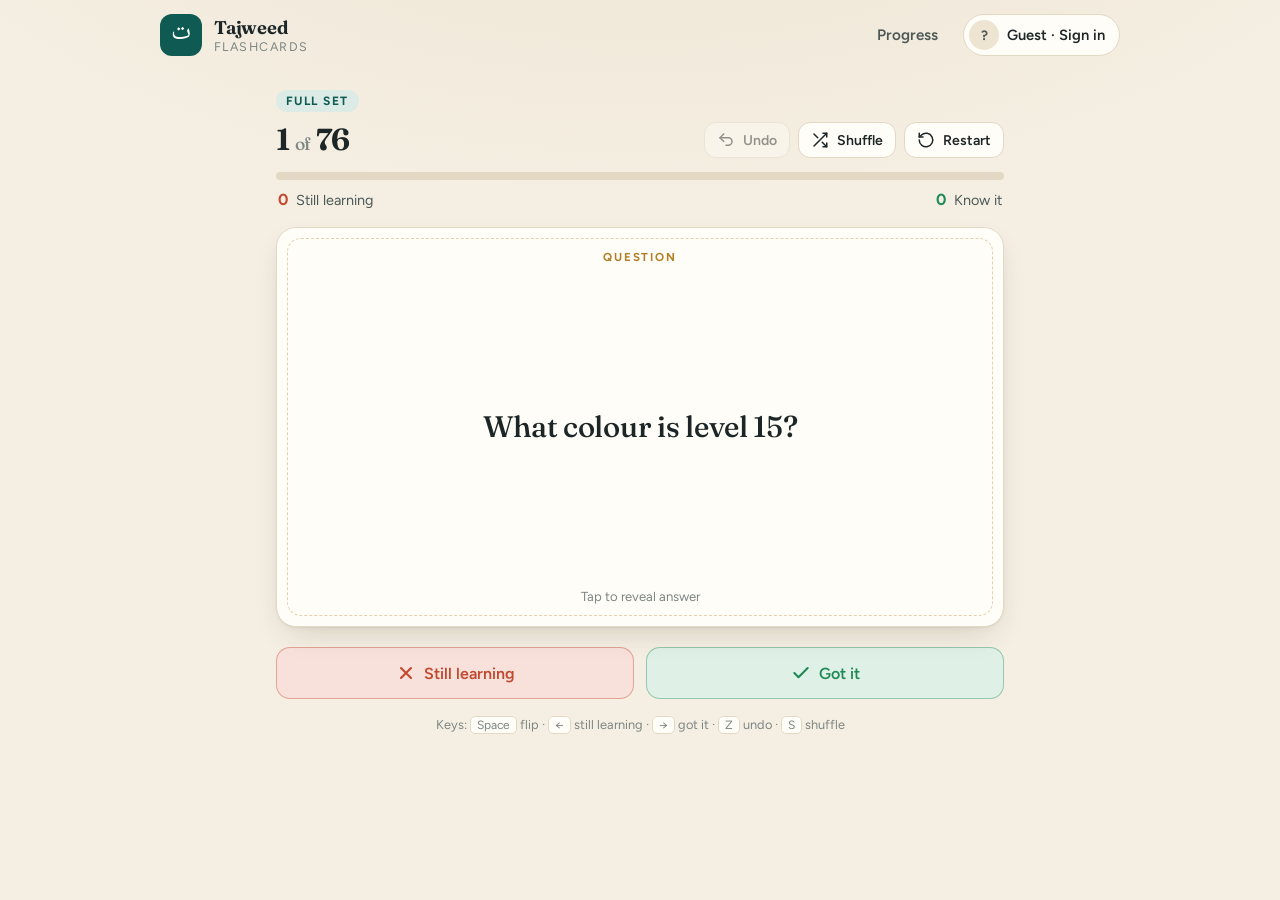
==== flashcards.html @ 84126133 "Tajweed flashcards app with home page Static flashcard app for the Tajweed rules: flip/grade cards, " ====
<!doctype html>
<html lang="en">
<head>
  <meta charset="utf-8">
  <meta name="viewport" content="width=device-width, initial-scale=1">
  <title>Tajweed Flashcards</title>
  <meta name="description" content="Tajweed rule flashcards with progress tracking and mistake review.">
  <link rel="preconnect" href="https://fonts.googleapis.com">
  <link rel="preconnect" href="https://fonts.gstatic.com" crossorigin>
  <link href="https://fonts.googleapis.com/css2?family=Fraunces:opsz,wght@9..144,500;9..144,650&family=Figtree:wght@400;500;600;700&family=Noto+Naskh+Arabic:wght@500;700&display=swap" rel="stylesheet">
  <link rel="stylesheet" href="styles.css?v=4">
</head>
<body>
  <header class="topbar">
    <a class="brand" href="index.html" title="Home">
      <span class="brand-mark" aria-hidden="true">ت</span>
      <div>
        <div class="brand-title">Tajweed</div>
        <div class="brand-sub">Flashcards</div>
      </div>
    </a>
    <div class="topbar-actions">
      <button class="btn btn-ghost" id="progressBtn" type="button">Progress</button>
      <button class="profile-chip" id="profileBtn" type="button" aria-haspopup="dialog">
        <span class="avatar" id="profileAvatar">?</span>
        <span id="profileLabel">Guest · Sign in</span>
      </button>
    </div>
  </header>

  <main class="wrap">
    <!-- STUDY VIEW -->
    <section id="studyView">
      <div class="study-head">
        <div>
          <div class="mode-label" id="modeLabel">Full set</div>
          <div class="counter"><span id="counterNow">1</span> <span class="muted">of</span> <span id="counterTotal">0</span></div>
        </div>
        <div class="study-tools">
          <button class="btn btn-tool" id="undoBtn" type="button" title="Undo last answer (Z)">
            <svg viewBox="0 0 24 24" aria-hidden="true"><path d="M9 14 4 9l5-5"/><path d="M4 9h11a5 5 0 0 1 0 10h-3"/></svg>
            <span>Undo</span>
          </button>
          <button class="btn btn-tool" id="shuffleBtn" type="button" title="Shuffle remaining cards (S)">
            <svg viewBox="0 0 24 24" aria-hidden="true"><path d="M16 3h5v5"/><path d="M4 20 21 3"/><path d="M21 16v5h-5"/><path d="m15 15 6 6"/><path d="M4 4l5 5"/></svg>
            <span>Shuffle</span>
          </button>
          <button class="btn btn-tool" id="restartBtn" type="button" title="Restart the full set">
            <svg viewBox="0 0 24 24" aria-hidden="true"><path d="M3 12a9 9 0 1 0 3-6.7L3 8"/><path d="M3 3v5h5"/></svg>
            <span>Restart</span>
          </button>
        </div>
      </div>

      <div class="progress" aria-hidden="true">
        <div class="progress-right" id="barRight"></div>
        <div class="progress-wrong" id="barWrong"></div>
      </div>
      <div class="tally">
        <span class="tally-item wrong"><b id="tallyWrong">0</b> Still learning</span>
        <span class="tally-item right"><b id="tallyRight">0</b> Know it</span>
      </div>

      <div class="card-stage">
        <button class="flashcard" id="card" type="button" aria-live="polite" aria-label="Flashcard. Press to flip.">
          <div class="face front">
            <div class="face-label">Question</div>
            <div class="face-text" id="qText" dir="auto"></div>
            <div class="face-hint">Tap to reveal answer</div>
          </div>
          <div class="face back">
            <div class="face-label" id="aLabel">Answer</div>
            <div class="face-text" id="aText" dir="auto"></div>
          </div>
        </button>
      </div>

      <div class="grade-row">
        <button class="btn btn-grade wrong" id="wrongBtn" type="button">
          <svg viewBox="0 0 24 24" aria-hidden="true"><path d="M18 6 6 18M6 6l12 12"/></svg>
          Still learning
        </button>
        <button class="btn btn-grade right" id="rightBtn" type="button">
          <svg viewBox="0 0 24 24" aria-hidden="true"><path d="M20 6 9 17l-5-5"/></svg>
          Got it
        </button>
      </div>
      <p class="keys muted">Keys: <kbd>Space</kbd> flip · <kbd>←</kbd> still learning · <kbd>→</kbd> got it · <kbd>Z</kbd> undo · <kbd>S</kbd> shuffle</p>
    </section>

    <!-- RESULTS VIEW -->
    <section id="doneView" hidden>
      <div class="done-card">
        <div class="ring" id="ring" style="--pct:0">
          <div class="ring-inner"><span id="donePct">0%</span><small>correct</small></div>
        </div>
        <h1 class="done-title" id="doneTitle">Set complete</h1>
        <p class="done-sub" id="doneSub"></p>
        <div class="done-actions">
          <button class="btn btn-primary" id="redoBtn" type="button">Redo mistakes only</button>
          <button class="btn btn-secondary" id="againBtn" type="button">Restart full set</button>
          <button class="btn btn-secondary" id="shuffleAgainBtn" type="button">Shuffle &amp; restart</button>
        </div>
        <p class="save-note" id="saveNote"></p>
      </div>
      <div class="missed" id="missedWrap">
        <h2>Cards to review</h2>
        <ol id="missedList"></ol>
      </div>
    </section>
  </main>

  <!-- PROFILE DIALOG -->
  <dialog id="profileDialog" class="sheet">
    <form method="dialog" class="sheet-inner" id="profileForm">
      <div class="sheet-head">
        <h2>Student sign in</h2>
        <button class="icon-btn" value="cancel" aria-label="Close">×</button>
      </div>
      <p class="muted small">Optional. Signing in saves each student's progress on this device. You can use every feature as a guest.</p>
      <div id="profileList" class="profile-list"></div>
      <label class="field">
        <span>New student</span>
        <div class="field-row">
          <input id="newName" type="text" maxlength="40" placeholder="Student name" autocomplete="off">
          <button class="btn btn-primary" id="createProfile" type="button">Add &amp; sign in</button>
        </div>
      </label>
      <div class="sheet-foot" id="signOutWrap" hidden>
        <button class="btn btn-ghost" id="signOutBtn" type="button">Sign out (continue as guest)</button>
      </div>
    </form>
  </dialog>

  <!-- PROGRESS DIALOG -->
  <dialog id="progressDialog" class="sheet sheet-wide">
    <div class="sheet-inner">
      <div class="sheet-head">
        <h2 id="progressTitle">Progress</h2>
        <button class="icon-btn" id="closeProgress" aria-label="Close">×</button>
      </div>
      <div id="progressBody"></div>
    </div>
  </dialog>

  <div class="toast" id="toast" role="status" aria-live="polite"></div>

  <script src="cards.js?v=4"></script>
  <script src="app.js?v=4"></script>
</body>
</html>
---- styles.css ----
:root {
  --bg: #f5efe3;
  --bg-2: #ede4d2;
  --surface: #fffdf8;
  --ink: #1d2626;
  --ink-2: #4c5856;
  --muted: #7d8683;
  --line: #e2d8c4;
  --brand: #0f5a52;
  --brand-ink: #ffffff;
  --brand-soft: #dcebe6;
  --gold: #b07f26;
  --right: #1f8a55;
  --right-soft: #dff1e6;
  --wrong: #c2482e;
  --wrong-soft: #f8e1da;
  --shadow: 0 1px 2px rgba(40, 30, 10, .06), 0 12px 32px -12px rgba(40, 30, 10, .22);
  --radius: 20px;
  --serif: "Fraunces", Georgia, "Times New Roman", serif;
  --sans: "Figtree", system-ui, -apple-system, "Segoe UI", sans-serif;
  --arabic: "Noto Naskh Arabic", "Traditional Arabic", "Arabic Typesetting", "Amiri", serif;
  color-scheme: light;
}

@media (prefers-color-scheme: dark) {
  :root {
    --bg: #121817;
    --bg-2: #18201f;
    --surface: #1c2524;
    --ink: #eef1ec;
    --ink-2: #c3cbc6;
    --muted: #8c9792;
    --line: #2d3836;
    --brand: #5cc2aa;
    --brand-ink: #0b1716;
    --brand-soft: #1f3a35;
    --gold: #d9a94a;
    --right: #4cc283;
    --right-soft: #1b3326;
    --wrong: #ec7a5f;
    --wrong-soft: #3a221c;
    --shadow: 0 1px 2px rgba(0, 0, 0, .3), 0 16px 36px -14px rgba(0, 0, 0, .6);
    color-scheme: dark;
  }
}

* { box-sizing: border-box; }
html, body { margin: 0; }
body {
  font-family: var(--sans);
  color: var(--ink);
  background:
    radial-gradient(1200px 600px at 50% -200px, var(--bg-2), transparent 70%),
    var(--bg);
  min-height: 100vh;
  -webkit-font-smoothing: antialiased;
}
[hidden] { display: none !important; }
button { font: inherit; color: inherit; }
.muted { color: var(--muted); }
.small { font-size: .9rem; }

/* ---------- Top bar ---------- */
.topbar {
  display: flex; align-items: center; justify-content: space-between; gap: 12px;
  padding: 14px clamp(16px, 4vw, 40px);
  max-width: 1040px; margin: 0 auto;
}
.brand { display: flex; align-items: center; gap: 12px; }
.brand-mark {
  width: 42px; height: 42px; border-radius: 12px;
  display: grid; place-items: center;
  background: var(--brand); color: var(--brand-ink);
  font-family: var(--arabic); font-size: 26px; line-height: 1; padding-bottom: 4px;
}
.brand-title { font-family: var(--serif); font-weight: 650; font-size: 1.15rem; letter-spacing: -.01em; }
.brand-sub { font-size: .78rem; color: var(--muted); text-transform: uppercase; letter-spacing: .12em; }
.topbar-actions { display: flex; align-items: center; gap: 8px; }

.profile-chip {
  display: flex; align-items: center; gap: 8px;
  border: 1px solid var(--line); background: var(--surface);
  padding: 5px 14px 5px 5px; border-radius: 999px; cursor: pointer;
  font-weight: 600; font-size: .92rem; max-width: 220px;
}
.profile-chip span:last-child { overflow: hidden; text-overflow: ellipsis; white-space: nowrap; }
.profile-chip:hover { border-color: var(--brand); }
.avatar {
  width: 30px; height: 30px; border-radius: 50%; flex: none;
  display: grid; place-items: center; font-size: .85rem; font-weight: 700;
  background: var(--bg-2); color: var(--ink-2);
}
.avatar.on { background: var(--gold); color: #fff; }

/* ---------- Buttons ---------- */
.btn {
  display: inline-flex; align-items: center; justify-content: center; gap: 8px;
  border: 1px solid transparent; border-radius: 12px; cursor: pointer;
  padding: 10px 16px; font-weight: 600; font-size: .95rem;
  transition: transform .08s ease, background .15s ease, border-color .15s ease;
}
.btn:active { transform: translateY(1px); }
.btn:disabled { opacity: .45; cursor: not-allowed; }
.btn svg { width: 18px; height: 18px; fill: none; stroke: currentColor; stroke-width: 2; stroke-linecap: round; stroke-linejoin: round; }
.btn-ghost { background: transparent; color: var(--ink-2); }
.btn-ghost:hover { background: var(--surface); }
.btn-primary { background: var(--brand); color: var(--brand-ink); }
.btn-primary:hover { filter: brightness(1.08); }
.btn-secondary { background: var(--surface); border-color: var(--line); }
.btn-secondary:hover { border-color: var(--brand); }
.btn-tool { background: var(--surface); border-color: var(--line); padding: 8px 12px; font-size: .88rem; }
.btn-tool:hover:not(:disabled) { border-color: var(--brand); color: var(--brand); }
.icon-btn {
  border: 0; background: transparent; font-size: 1.6rem; line-height: 1; cursor: pointer;
  color: var(--muted); width: 36px; height: 36px; border-radius: 10px;
}
.icon-btn:hover { background: var(--bg-2); color: var(--ink); }
:focus-visible { outline: 3px solid color-mix(in srgb, var(--brand) 55%, transparent); outline-offset: 2px; }

/* ---------- Study ---------- */
.wrap { max-width: 760px; margin: 0 auto; padding: 8px 16px 48px; }
.study-head { display: flex; align-items: flex-end; justify-content: space-between; gap: 12px; flex-wrap: wrap; margin: 12px 0 14px; }
.mode-label {
  display: inline-block; font-size: .75rem; font-weight: 700; text-transform: uppercase; letter-spacing: .12em;
  color: var(--brand); background: var(--brand-soft); padding: 4px 10px; border-radius: 999px; margin-bottom: 8px;
}
.mode-label.review { color: var(--wrong); background: var(--wrong-soft); }
.counter { font-family: var(--serif); font-size: 1.9rem; font-weight: 650; letter-spacing: -.02em; }
.counter .muted { font-size: 1.1rem; font-weight: 500; }
.study-tools { display: flex; gap: 8px; flex-wrap: wrap; }

.progress { height: 8px; border-radius: 99px; background: var(--line); overflow: hidden; display: flex; }
.progress-right { background: var(--right); width: 0; transition: width .3s ease; }
.progress-wrong { background: var(--wrong); width: 0; transition: width .3s ease; }
.tally { display: flex; justify-content: space-between; margin: 10px 2px 18px; font-size: .9rem; color: var(--ink-2); }
.tally-item b { font-size: 1rem; margin-right: 4px; }
.tally-item.right b { color: var(--right); }
.tally-item.wrong b { color: var(--wrong); }

.card-stage { perspective: 1600px; }
.flashcard {
  position: relative; display: block; width: 100%;
  min-height: clamp(280px, 46vh, 400px);
  border: 0; padding: 0; background: transparent; cursor: pointer;
  transform-style: preserve-3d;
  transition: transform .5s cubic-bezier(.2, .7, .2, 1);
}
.flashcard.flipped { transform: rotateY(180deg); }
.card-stage.leave-right { animation: leaveRight .26s ease forwards; }
.card-stage.leave-left { animation: leaveLeft .26s ease forwards; }
.card-stage.enter { animation: enter .3s ease; }
@keyframes leaveRight { to { transform: translateX(40px) rotate(3deg); opacity: 0; } }
@keyframes leaveLeft { to { transform: translateX(-40px) rotate(-3deg); opacity: 0; } }
@keyframes enter { from { transform: translateY(10px); opacity: 0; } }

.face {
  position: absolute; inset: 0;
  display: flex; flex-direction: column; align-items: center; justify-content: center; gap: 16px;
  padding: 44px clamp(20px, 5vw, 48px);
  border-radius: var(--radius);
  background: var(--surface);
  border: 1px solid var(--line);
  box-shadow: var(--shadow);
  backface-visibility: hidden; -webkit-backface-visibility: hidden;
  text-align: center;
}
.face::before {
  content: ""; position: absolute; inset: 10px; border-radius: 14px;
  border: 1px dashed color-mix(in srgb, var(--gold) 35%, transparent);
  pointer-events: none;
}
.back { transform: rotateY(180deg); background: color-mix(in srgb, var(--surface) 92%, var(--brand)); }
.face-label {
  position: absolute; top: 22px; left: 0; right: 0;
  font-size: .72rem; font-weight: 700; text-transform: uppercase; letter-spacing: .16em; color: var(--gold);
}
.face-text {
  font-family: var(--serif); font-weight: 500;
  font-size: clamp(1.3rem, 3.6vw, 1.85rem); line-height: 1.35; letter-spacing: -.01em;
  white-space: pre-wrap; overflow-wrap: anywhere; max-width: 34ch;
}
.face-text.ar { font-family: var(--arabic); font-size: clamp(2rem, 6vw, 2.8rem); line-height: 1.7; letter-spacing: 0; }
.face-hint { position: absolute; bottom: 22px; font-size: .82rem; color: var(--muted); }

.grade-row { display: grid; grid-template-columns: 1fr 1fr; gap: 12px; margin-top: 20px; }
.btn-grade { padding: 15px 16px; font-size: 1rem; border-radius: 14px; border-width: 1.5px; }
.btn-grade.right { background: var(--right-soft); color: var(--right); border-color: color-mix(in srgb, var(--right) 40%, transparent); }
.btn-grade.wrong { background: var(--wrong-soft); color: var(--wrong); border-color: color-mix(in srgb, var(--wrong) 40%, transparent); }
.btn-grade.right:hover { background: var(--right); color: #fff; }
.btn-grade.wrong:hover { background: var(--wrong); color: #fff; }
.btn-grade svg { width: 20px; height: 20px; stroke-width: 2.5; }
.keys { text-align: center; font-size: .8rem; margin-top: 18px; }
kbd {
  font-family: var(--sans); font-size: .75rem; padding: 1px 6px; border-radius: 5px;
  border: 1px solid var(--line); background: var(--surface);
}

/* ---------- Done ---------- */
.done-card {
  background: var(--surface); border: 1px solid var(--line); border-radius: var(--radius); box-shadow: var(--shadow);
  padding: 32px clamp(18px, 5vw, 40px); text-align: center; margin-top: 16px;
}
.ring {
  --pct: 0; width: 132px; height: 132px; margin: 0 auto 16px; border-radius: 50%;
  background: conic-gradient(var(--right) calc(var(--pct) * 1%), var(--wrong-soft) 0);
  display: grid; place-items: center;
}
.ring-inner {
  width: 104px; height: 104px; border-radius: 50%; background: var(--surface);
  display: flex; flex-direction: column; align-items: center; justify-content: center;
}
.ring-inner span { font-family: var(--serif); font-size: 1.9rem; font-weight: 650; }
.ring-inner small { color: var(--muted); font-size: .78rem; }
.done-title { font-family: var(--serif); font-weight: 650; font-size: 1.8rem; margin: 0 0 6px; letter-spacing: -.02em; }
.done-sub { color: var(--ink-2); margin: 0 0 22px; }
.done-actions { display: flex; gap: 10px; justify-content: center; flex-wrap: wrap; }
.save-note { font-size: .85rem; color: var(--muted); margin: 18px 0 0; }
.missed { margin-top: 28px; }
.missed h2 { font-family: var(--serif); font-weight: 650; font-size: 1.25rem; }
.missed ol { padding: 0; margin: 0; list-style: none; display: grid; gap: 10px; }
.missed li {
  background: var(--surface); border: 1px solid var(--line); border-left: 4px solid var(--wrong);
  border-radius: 12px; padding: 12px 16px;
}
.missed .mq { font-weight: 600; }
.missed .ma { color: var(--ink-2); margin-top: 4px; white-space: pre-wrap; }
.missed .ma.ar { font-family: var(--arabic); font-size: 1.3rem; }

/* ---------- Dialogs ---------- */
.sheet {
  border: 1px solid var(--line); border-radius: var(--radius); padding: 0;
  background: var(--surface); color: var(--ink); box-shadow: var(--shadow);
  width: min(460px, calc(100vw - 32px)); max-height: calc(100vh - 48px);
}
.sheet-wide { width: min(760px, calc(100vw - 32px)); }
.sheet::backdrop { background: rgba(15, 20, 18, .45); backdrop-filter: blur(2px); }
.sheet-inner { padding: 20px 22px 22px; }
.sheet-head { display: flex; align-items: center; justify-content: space-between; margin-bottom: 4px; }
.sheet-head h2 { font-family: var(--serif); font-weight: 650; margin: 0; font-size: 1.35rem; }
.profile-list { display: grid; gap: 8px; margin: 14px 0; }
.profile-row {
  display: flex; align-items: center; gap: 10px; width: 100%; text-align: left;
  border: 1px solid var(--line); background: var(--bg); border-radius: 12px; padding: 8px 10px; cursor: pointer;
}
.profile-row:hover { border-color: var(--brand); }
.profile-row.active { border-color: var(--brand); background: var(--brand-soft); }
.profile-row .pname { font-weight: 600; flex: 1; }
.profile-row .pmeta { font-size: .8rem; color: var(--muted); }
.field { display: grid; gap: 6px; font-size: .85rem; font-weight: 600; color: var(--ink-2); }
.field-row { display: flex; gap: 8px; }
.field input {
  flex: 1; min-width: 0; font: inherit; font-weight: 500; color: var(--ink);
  padding: 10px 12px; border-radius: 10px; border: 1px solid var(--line); background: var(--bg);
}
.field input:focus { border-color: var(--brand); outline: none; }
.sheet-foot { margin-top: 14px; border-top: 1px solid var(--line); padding-top: 12px; }

/* Progress */
.stats { display: grid; grid-template-columns: repeat(auto-fit, minmax(130px, 1fr)); gap: 10px; margin: 14px 0 20px; }
.stat { background: var(--bg); border: 1px solid var(--line); border-radius: 14px; padding: 12px 14px; }
.stat b { display: block; font-family: var(--serif); font-size: 1.6rem; font-weight: 650; }
.stat span { font-size: .8rem; color: var(--muted); }
.section-title { font-family: var(--serif); font-weight: 650; font-size: 1.05rem; margin: 18px 0 8px; }
.tabs { display: flex; gap: 6px; margin-bottom: 10px; flex-wrap: wrap; }
.tab { border: 1px solid var(--line); background: var(--bg); padding: 6px 12px; border-radius: 999px; cursor: pointer; font-size: .85rem; font-weight: 600; }
.tab.on { background: var(--brand); color: var(--brand-ink); border-color: var(--brand); }
.card-table { width: 100%; border-collapse: collapse; font-size: .9rem; }
.card-table th { text-align: left; font-size: .72rem; text-transform: uppercase; letter-spacing: .08em; color: var(--muted); padding: 6px 8px; border-bottom: 1px solid var(--line); }
.card-table td { padding: 8px; border-bottom: 1px solid var(--line); vertical-align: top; }
.card-table td.num { text-align: center; white-space: nowrap; font-variant-numeric: tabular-nums; }
.pill { display: inline-block; font-size: .72rem; font-weight: 700; padding: 2px 8px; border-radius: 99px; white-space: nowrap; }
.pill.right { background: var(--right-soft); color: var(--right); }
.pill.wrong { background: var(--wrong-soft); color: var(--wrong); }
.pill.none { background: var(--bg-2); color: var(--muted); }
.table-scroll { max-height: 46vh; overflow: auto; border: 1px solid var(--line); border-radius: 12px; }
.sessions { display: grid; gap: 6px; }
.session-row { display: flex; justify-content: space-between; gap: 10px; font-size: .88rem; padding: 8px 12px; background: var(--bg); border-radius: 10px; }
.empty { color: var(--muted); font-size: .9rem; padding: 10px 0; }
.callout { background: var(--brand-soft); border-radius: 12px; padding: 12px 14px; font-size: .9rem; display: flex; gap: 12px; align-items: center; justify-content: space-between; flex-wrap: wrap; }

/* Toast */
.toast {
  position: fixed; left: 50%; bottom: 24px; transform: translate(-50%, 20px);
  background: var(--ink); color: var(--bg); padding: 10px 16px; border-radius: 12px;
  font-size: .9rem; font-weight: 500; opacity: 0; pointer-events: none; transition: all .25s ease;
  max-width: calc(100vw - 32px);
}
.toast.show { opacity: 1; transform: translate(-50%, 0); }

@media (max-width: 560px) {
  .brand-sub { display: none; }
  .brand { gap: 8px; min-width: 0; }
  .brand-mark { width: 36px; height: 36px; font-size: 22px; }
  .brand-title { font-size: 1rem; white-space: nowrap; }
  .topbar { padding: 12px 16px; gap: 8px; }
  .topbar-actions { gap: 4px; min-width: 0; }
  #progressBtn { padding: 8px; }
  .profile-chip { max-width: 124px; padding-right: 10px; font-size: .85rem; }
  .btn-tool span { display: none; }
  .keys { display: none; }
  .counter { font-size: 1.6rem; }
  .field-row { flex-direction: column; }
}
@media (prefers-reduced-motion: reduce) {
  .flashcard, .card-stage { transition: none !important; animation: none !important; }
}

/* ---------- Shared: logo link ---------- */
a.brand { color: inherit; text-decoration: none; }
a.btn { text-decoration: none; }

/* ---------- Home page ---------- */
.home main { overflow-x: clip; }
.btn-lg { padding: 14px 22px; font-size: 1.05rem; border-radius: 14px; }
.btn-light { background: #fffdf8; color: #0f5a52; }
.btn-light:hover { filter: brightness(.96); }
.center { text-align: center; }

.hero {
  max-width: 1040px; margin: 0 auto; padding: clamp(28px, 6vw, 72px) clamp(16px, 4vw, 40px) clamp(40px, 7vw, 88px);
  display: grid; grid-template-columns: 1.15fr .85fr; gap: clamp(28px, 5vw, 64px); align-items: center;
}
.eyebrow {
  display: inline-block; font-size: .78rem; font-weight: 700; text-transform: uppercase; letter-spacing: .12em;
  color: var(--brand); background: var(--brand-soft); padding: 5px 12px; border-radius: 999px;
}
.hero h1 {
  font-family: var(--serif); font-weight: 650; letter-spacing: -.025em; line-height: 1.08;
  font-size: clamp(2.2rem, 5.4vw, 3.6rem); margin: 18px 0 16px; text-wrap: balance;
}
.lede { font-size: clamp(1.05rem, 1.8vw, 1.2rem); color: var(--ink-2); line-height: 1.6; margin: 0 0 28px; max-width: 46ch; }
.hero-cta { display: flex; flex-wrap: wrap; align-items: center; gap: 14px 18px; }

.hero-art { position: relative; height: 340px; }
.demo-card {
  position: absolute; inset: 20px 10px; border-radius: var(--radius);
  background: var(--surface); border: 1px solid var(--line); box-shadow: var(--shadow);
}
.demo-back-2 { transform: rotate(7deg) translate(14px, 6px); opacity: .55; }
.demo-back-1 { transform: rotate(3deg) translate(6px, 2px); opacity: .8; }
.demo-front {
  display: flex; flex-direction: column; align-items: center; justify-content: center; gap: 10px;
  transform: rotate(-2deg); text-align: center; padding: 40px 24px;
}
.demo-front::before {
  content: ""; position: absolute; inset: 10px; border-radius: 14px;
  border: 1px dashed color-mix(in srgb, var(--gold) 35%, transparent);
}
.demo-q { font-family: var(--serif); font-size: 1.35rem; font-weight: 500; }
.demo-a { font-family: var(--arabic); font-size: 3.2rem; line-height: 1.3; color: var(--brand); }
.demo-grade { display: flex; gap: 8px; margin-top: 6px; }

.band { background: var(--surface); border-block: 1px solid var(--line); }
.band-inner, .section { max-width: 1040px; margin: 0 auto; padding: clamp(40px, 6vw, 72px) clamp(16px, 4vw, 40px); }
.section-h { font-family: var(--serif); font-weight: 650; letter-spacing: -.02em; font-size: clamp(1.6rem, 3.4vw, 2.2rem); margin: 0 0 10px; }
.section-lede { color: var(--ink-2); margin: 0 0 28px; max-width: 60ch; line-height: 1.6; }

.steps { list-style: none; padding: 0; margin: 0 0 32px; display: grid; grid-template-columns: repeat(4, 1fr); gap: 16px; }
.steps li { background: var(--bg); border: 1px solid var(--line); border-radius: 16px; padding: 20px; }
.step-n {
  display: grid; place-items: center; width: 34px; height: 34px; border-radius: 10px;
  background: var(--brand); color: var(--brand-ink); font-weight: 700; margin-bottom: 14px;
}
.steps h3, .feature h3 { font-size: 1.05rem; margin: 0 0 6px; }
.steps p, .feature p { margin: 0; color: var(--ink-2); line-height: 1.55; font-size: .95rem; }
.t-right { color: var(--right); }
.t-wrong { color: var(--wrong); }

.features { display: grid; grid-template-columns: repeat(2, 1fr); gap: 16px; }
.feature { background: var(--surface); border: 1px solid var(--line); border-radius: 16px; padding: 22px; }
.f-icon {
  width: 40px; height: 40px; border-radius: 12px; display: grid; place-items: center;
  background: var(--brand-soft); color: var(--brand); margin-bottom: 14px;
}
.f-icon svg { width: 22px; height: 22px; fill: none; stroke: currentColor; stroke-width: 2; stroke-linecap: round; stroke-linejoin: round; }

.levels { display: grid; grid-template-columns: repeat(3, 1fr); gap: 12px; }
.level {
  display: flex; align-items: center; gap: 14px; padding: 14px 16px; border-radius: 14px;
  background: var(--surface); border: 1px solid var(--line); border-left: 6px solid var(--lv);
}
.lv-n {
  flex: none; width: 42px; height: 42px; border-radius: 50%; display: grid; place-items: center;
  background: var(--lv); color: #fff; font-family: var(--serif); font-weight: 650; font-size: 1.1rem;
}
.level b { display: block; font-size: .98rem; }
.level small { color: var(--muted); }

.cta-band {
  max-width: 1040px; margin: 0 auto clamp(32px, 5vw, 56px); padding: clamp(36px, 6vw, 56px) 24px;
  background: #0f5a52; color: #fff; text-align: center; border-radius: 0;
}
.cta-band h2 { font-family: var(--serif); font-weight: 650; font-size: clamp(1.6rem, 3.6vw, 2.3rem); margin: 0 0 8px; letter-spacing: -.02em; }
.cta-band p { margin: 0 0 24px; opacity: .85; }
@media (min-width: 1088px) { .cta-band { border-radius: 24px; } }
.footer { text-align: center; padding: 0 16px 32px; }
.btn-lg svg { width: 20px; height: 20px; fill: none; stroke: currentColor; stroke-width: 2; stroke-linecap: round; stroke-linejoin: round; }

@media (max-width: 860px) {
  .hero { grid-template-columns: 1fr; }
  .hero-art { height: 280px; max-width: 420px; width: 100%; margin: 0 auto; }
  .steps { grid-template-columns: repeat(2, 1fr); }
  .levels { grid-template-columns: repeat(2, 1fr); }
}
@media (max-width: 560px) {
  .steps, .features, .levels { grid-template-columns: 1fr; }
  .hero-cta .btn { width: 100%; }
}
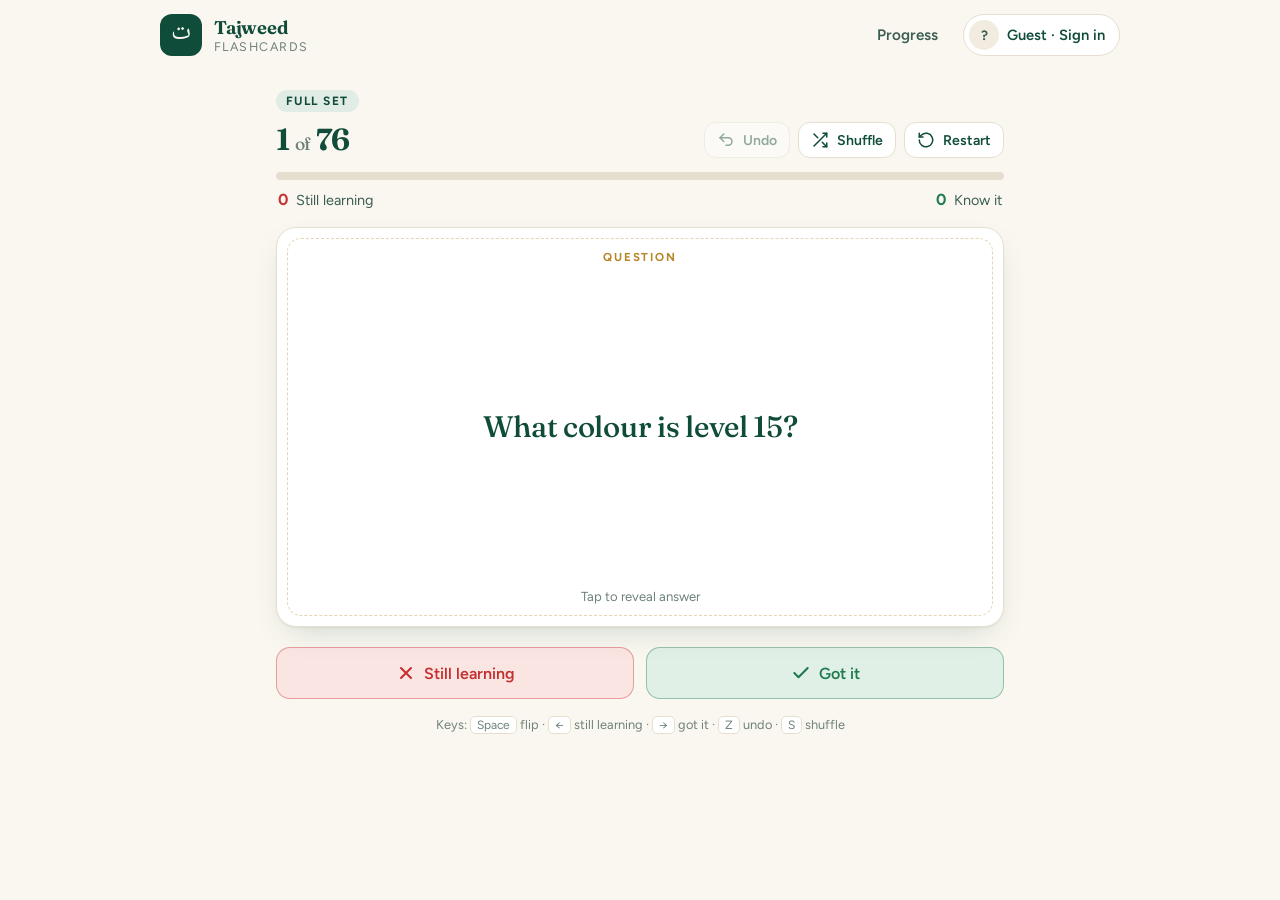
==== commit a43db2b6: "Apply green and cream brand theme Light: brand green #0F4C3A on cream #FAF7F0, white cards, gold #B8" ====
--- a/flashcards.html
+++ b/flashcards.html
@@ -3,12 +3,13 @@
 <head>
   <meta charset="utf-8">
   <meta name="viewport" content="width=device-width, initial-scale=1">
+  <meta name="theme-color" content="#0F4C3A">
   <title>Tajweed Flashcards</title>
   <meta name="description" content="Tajweed rule flashcards with progress tracking and mistake review.">
   <link rel="preconnect" href="https://fonts.googleapis.com">
   <link rel="preconnect" href="https://fonts.gstatic.com" crossorigin>
   <link href="https://fonts.googleapis.com/css2?family=Fraunces:opsz,wght@9..144,500;9..144,650&family=Figtree:wght@400;500;600;700&family=Noto+Naskh+Arabic:wght@500;700&display=swap" rel="stylesheet">
-  <link rel="stylesheet" href="styles.css?v=4">
+  <link rel="stylesheet" href="styles.css?v=5">
 </head>
 <body>
   <header class="topbar">
@@ -145,7 +146,7 @@
 
   <div class="toast" id="toast" role="status" aria-live="polite"></div>
 
-  <script src="cards.js?v=4"></script>
-  <script src="app.js?v=4"></script>
+  <script src="cards.js?v=5"></script>
+  <script src="app.js?v=5"></script>
 </body>
 </html>
--- a/styles.css
+++ b/styles.css
@@ -1,20 +1,21 @@
 :root {
-  --bg: #f5efe3;
-  --bg-2: #ede4d2;
-  --surface: #fffdf8;
-  --ink: #1d2626;
-  --ink-2: #4c5856;
-  --muted: #7d8683;
-  --line: #e2d8c4;
-  --brand: #0f5a52;
-  --brand-ink: #ffffff;
-  --brand-soft: #dcebe6;
-  --gold: #b07f26;
-  --right: #1f8a55;
-  --right-soft: #dff1e6;
-  --wrong: #c2482e;
-  --wrong-soft: #f8e1da;
-  --shadow: 0 1px 2px rgba(40, 30, 10, .06), 0 12px 32px -12px rgba(40, 30, 10, .22);
+  /* Light theme (default) */
+  --bg: #FAF7F0;          /* cream page background */
+  --bg-2: #F1ECDF;
+  --surface: #FFFFFF;     /* cards */
+  --ink: #0F4C3A;         /* brand green text */
+  --ink-2: #3B5E52;
+  --muted: #6E8279;
+  --line: #E6DFCF;
+  --brand: #0F4C3A;       /* brand green buttons */
+  --brand-ink: #FAF7F0;
+  --brand-soft: #E2ECE6;
+  --gold: #B8862A;
+  --right: #1F7A4D;
+  --right-soft: #E1F0E7;
+  --wrong: #C53030;
+  --wrong-soft: #FBE5E3;
+  --shadow: 0 1px 2px rgba(15, 76, 58, .06), 0 12px 32px -12px rgba(15, 76, 58, .22);
   --radius: 20px;
   --serif: "Fraunces", Georgia, "Times New Roman", serif;
   --sans: "Figtree", system-ui, -apple-system, "Segoe UI", sans-serif;
@@ -24,22 +25,23 @@
 
 @media (prefers-color-scheme: dark) {
   :root {
-    --bg: #121817;
-    --bg-2: #18201f;
-    --surface: #1c2524;
-    --ink: #eef1ec;
-    --ink-2: #c3cbc6;
-    --muted: #8c9792;
-    --line: #2d3836;
-    --brand: #5cc2aa;
-    --brand-ink: #0b1716;
-    --brand-soft: #1f3a35;
-    --gold: #d9a94a;
-    --right: #4cc283;
-    --right-soft: #1b3326;
-    --wrong: #ec7a5f;
-    --wrong-soft: #3a221c;
-    --shadow: 0 1px 2px rgba(0, 0, 0, .3), 0 16px 36px -14px rgba(0, 0, 0, .6);
+    /* Dark theme */
+    --bg: #091A14;
+    --bg-2: #0C2019;
+    --surface: #0E2219;   /* cards */
+    --ink: #FAF7F0;       /* cream text */
+    --ink-2: #CDD6CF;
+    --muted: #8DA197;
+    --line: #1D3A2F;
+    --brand: #FAF7F0;     /* cream buttons with green text */
+    --brand-ink: #0F4C3A;
+    --brand-soft: #16362A;
+    --gold: #C49A2A;
+    --right: #4CC283;
+    --right-soft: #12301F;
+    --wrong: #E24B4A;
+    --wrong-soft: #3A1716;
+    --shadow: 0 1px 2px rgba(0, 0, 0, .35), 0 16px 36px -14px rgba(0, 0, 0, .65);
     color-scheme: dark;
   }
 }
@@ -49,9 +51,7 @@
 body {
   font-family: var(--sans);
   color: var(--ink);
-  background:
-    radial-gradient(1200px 600px at 50% -200px, var(--bg-2), transparent 70%),
-    var(--bg);
+  background: var(--bg);
   min-height: 100vh;
   -webkit-font-smoothing: antialiased;
 }
@@ -90,7 +90,7 @@
   display: grid; place-items: center; font-size: .85rem; font-weight: 700;
   background: var(--bg-2); color: var(--ink-2);
 }
-.avatar.on { background: var(--gold); color: #fff; }
+.avatar.on { background: var(--gold); color: #FAF7F0; }
 
 /* ---------- Buttons ---------- */
 .btn {
@@ -233,7 +233,7 @@
   width: min(460px, calc(100vw - 32px)); max-height: calc(100vh - 48px);
 }
 .sheet-wide { width: min(760px, calc(100vw - 32px)); }
-.sheet::backdrop { background: rgba(15, 20, 18, .45); backdrop-filter: blur(2px); }
+.sheet::backdrop { background: rgba(9, 26, 20, .5); backdrop-filter: blur(2px); }
 .sheet-inner { padding: 20px 22px 22px; }
 .sheet-head { display: flex; align-items: center; justify-content: space-between; margin-bottom: 4px; }
 .sheet-head h2 { font-family: var(--serif); font-weight: 650; margin: 0; font-size: 1.35rem; }
@@ -312,7 +312,7 @@
 /* ---------- Home page ---------- */
 .home main { overflow-x: clip; }
 .btn-lg { padding: 14px 22px; font-size: 1.05rem; border-radius: 14px; }
-.btn-light { background: #fffdf8; color: #0f5a52; }
+.btn-light { background: #FAF7F0; color: #0F4C3A; }
 .btn-light:hover { filter: brightness(.96); }
 .center { text-align: center; }
 
@@ -388,7 +388,7 @@
 
 .cta-band {
   max-width: 1040px; margin: 0 auto clamp(32px, 5vw, 56px); padding: clamp(36px, 6vw, 56px) 24px;
-  background: #0f5a52; color: #fff; text-align: center; border-radius: 0;
+  background: #0F4C3A; color: #FAF7F0; text-align: center; border-radius: 0;
 }
 .cta-band h2 { font-family: var(--serif); font-weight: 650; font-size: clamp(1.6rem, 3.6vw, 2.3rem); margin: 0 0 8px; letter-spacing: -.02em; }
 .cta-band p { margin: 0 0 24px; opacity: .85; }
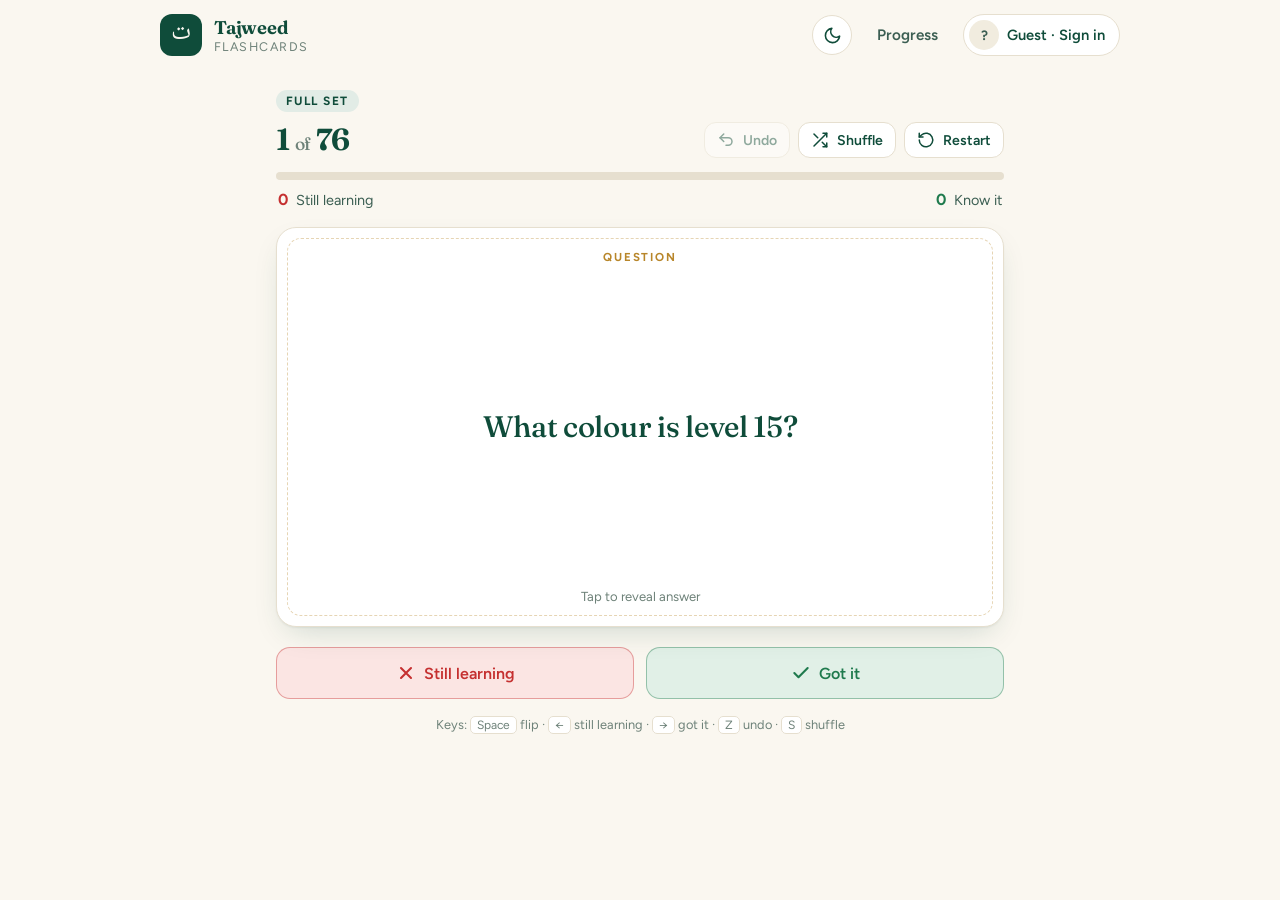
==== commit 930c6a35: "Add light/dark mode toggle A sun/moon button in the header on both pages switches themes. The choice" ====
--- a/flashcards.html
+++ b/flashcards.html
@@ -9,7 +9,8 @@
   <link rel="preconnect" href="https://fonts.googleapis.com">
   <link rel="preconnect" href="https://fonts.gstatic.com" crossorigin>
   <link href="https://fonts.googleapis.com/css2?family=Fraunces:opsz,wght@9..144,500;9..144,650&family=Figtree:wght@400;500;600;700&family=Noto+Naskh+Arabic:wght@500;700&display=swap" rel="stylesheet">
-  <link rel="stylesheet" href="styles.css?v=5">
+  <link rel="stylesheet" href="styles.css?v=6">
+  <script src="theme.js?v=6"></script>
 </head>
 <body>
   <header class="topbar">
@@ -21,6 +22,10 @@
       </div>
     </a>
     <div class="topbar-actions">
+      <button class="theme-toggle" type="button" aria-label="Switch to dark mode" title="Switch to dark mode">
+        <svg class="i-moon" viewBox="0 0 24 24" aria-hidden="true"><path d="M21 12.8A9 9 0 1 1 11.2 3a7 7 0 0 0 9.8 9.8z"/></svg>
+        <svg class="i-sun" viewBox="0 0 24 24" aria-hidden="true"><circle cx="12" cy="12" r="4"/><path d="M12 2v2M12 20v2M4.9 4.9l1.4 1.4M17.7 17.7l1.4 1.4M2 12h2M20 12h2M4.9 19.1l1.4-1.4M17.7 6.3l1.4-1.4"/></svg>
+      </button>
       <button class="btn btn-ghost" id="progressBtn" type="button">Progress</button>
       <button class="profile-chip" id="profileBtn" type="button" aria-haspopup="dialog">
         <span class="avatar" id="profileAvatar">?</span>
@@ -146,7 +151,7 @@
 
   <div class="toast" id="toast" role="status" aria-live="polite"></div>
 
-  <script src="cards.js?v=5"></script>
-  <script src="app.js?v=5"></script>
+  <script src="cards.js?v=6"></script>
+  <script src="app.js?v=6"></script>
 </body>
 </html>
--- a/styles.css
+++ b/styles.css
@@ -23,8 +23,9 @@
   color-scheme: light;
 }
 
+/* Dark theme: follows the device unless the person picks light or dark with the toggle. */
 @media (prefers-color-scheme: dark) {
-  :root {
+  :root:not([data-theme="light"]) {
     /* Dark theme */
     --bg: #091A14;
     --bg-2: #0C2019;
@@ -44,6 +45,26 @@
     --shadow: 0 1px 2px rgba(0, 0, 0, .35), 0 16px 36px -14px rgba(0, 0, 0, .65);
     color-scheme: dark;
   }
+}
+:root[data-theme="dark"] {
+  /* Dark theme */
+  --bg: #091A14;
+  --bg-2: #0C2019;
+  --surface: #0E2219;   /* cards */
+  --ink: #FAF7F0;       /* cream text */
+  --ink-2: #CDD6CF;
+  --muted: #8DA197;
+  --line: #1D3A2F;
+  --brand: #FAF7F0;     /* cream buttons with green text */
+  --brand-ink: #0F4C3A;
+  --brand-soft: #16362A;
+  --gold: #C49A2A;
+  --right: #4CC283;
+  --right-soft: #12301F;
+  --wrong: #E24B4A;
+  --wrong-soft: #3A1716;
+  --shadow: 0 1px 2px rgba(0, 0, 0, .35), 0 16px 36px -14px rgba(0, 0, 0, .65);
+  color-scheme: dark;
 }
 
 * { box-sizing: border-box; }
@@ -406,3 +427,16 @@
   .steps, .features, .levels { grid-template-columns: 1fr; }
   .hero-cta .btn { width: 100%; }
 }
+
+/* ---------- Theme toggle ---------- */
+.theme-toggle {
+  width: 40px; height: 40px; flex: none; display: grid; place-items: center;
+  border: 1px solid var(--line); background: var(--surface); color: var(--ink);
+  border-radius: 999px; cursor: pointer; padding: 0;
+}
+.theme-toggle:hover { border-color: var(--brand); }
+.theme-toggle svg { width: 19px; height: 19px; fill: none; stroke: currentColor; stroke-width: 2; stroke-linecap: round; stroke-linejoin: round; }
+.theme-toggle .i-sun { display: none; }
+.theme-toggle.is-dark .i-sun { display: block; }
+.theme-toggle.is-dark .i-moon { display: none; }
+@media (max-width: 560px) { .theme-toggle { width: 36px; height: 36px; } }
